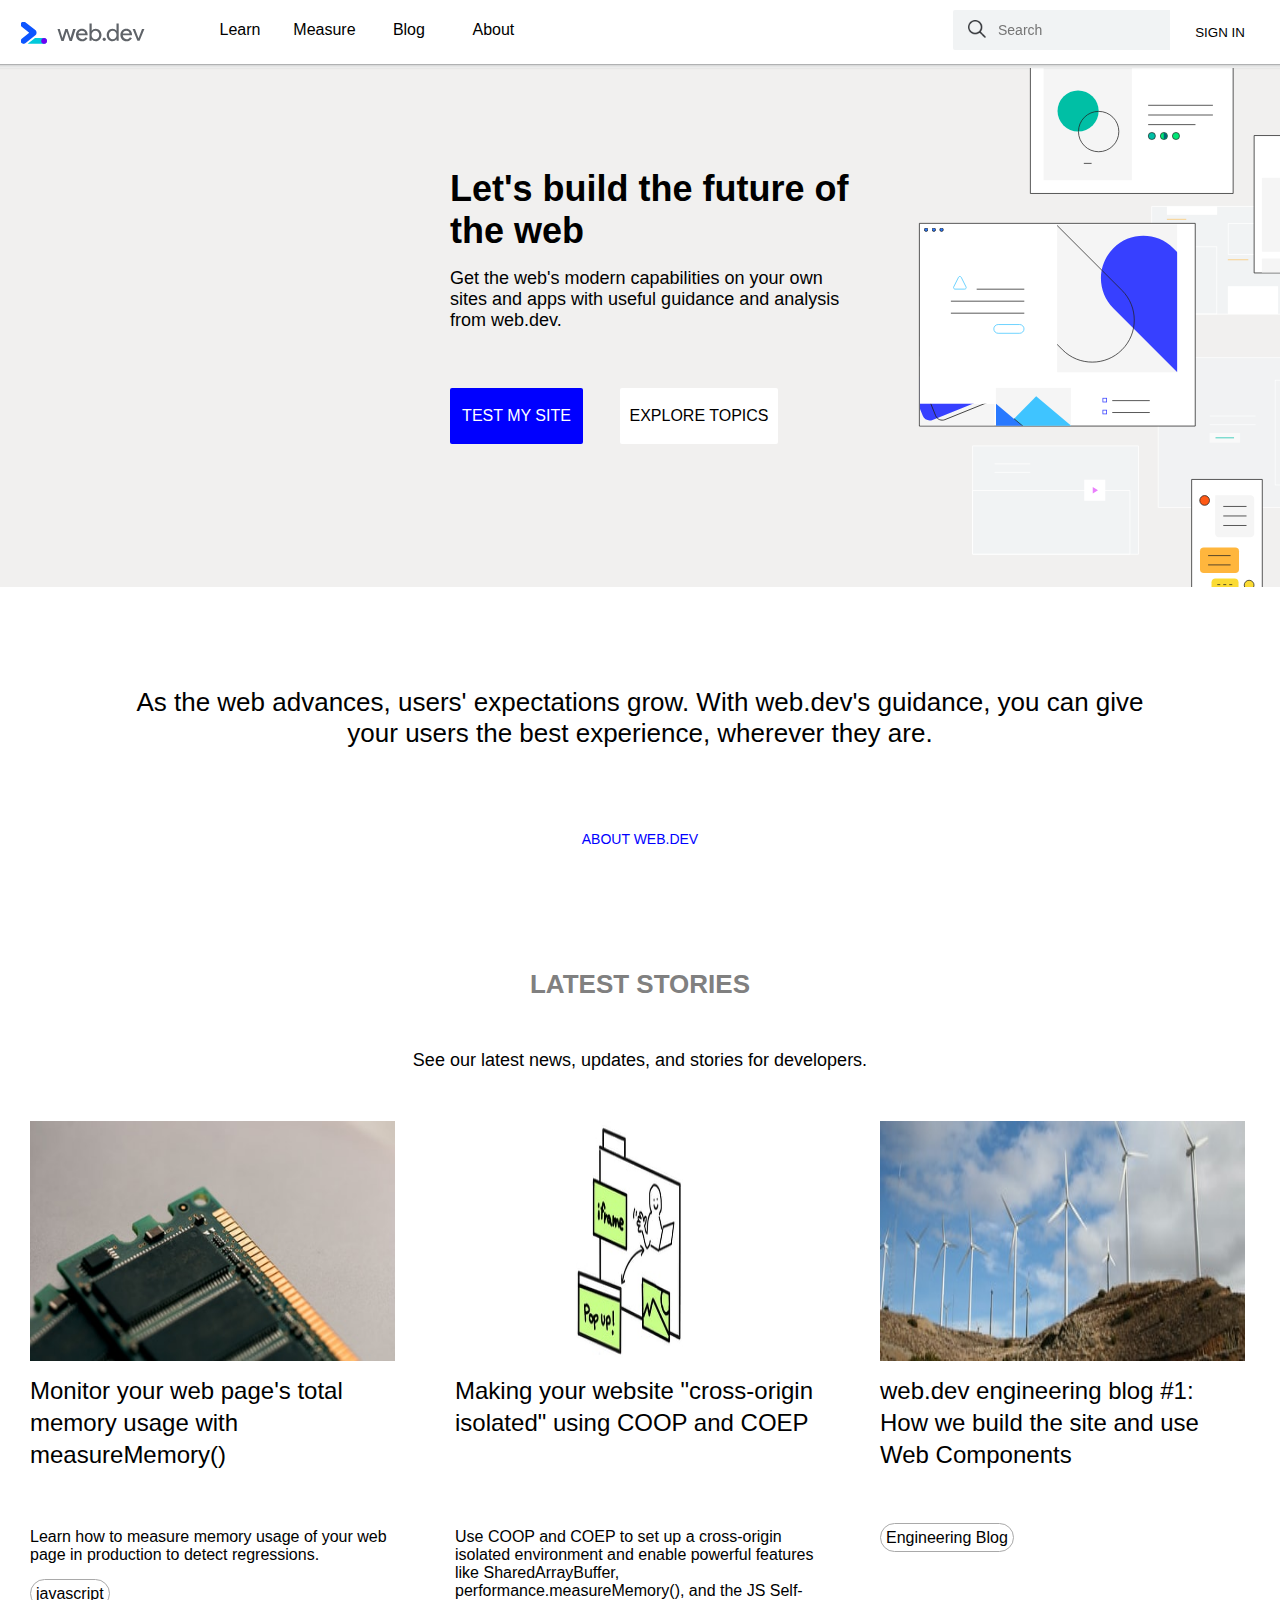
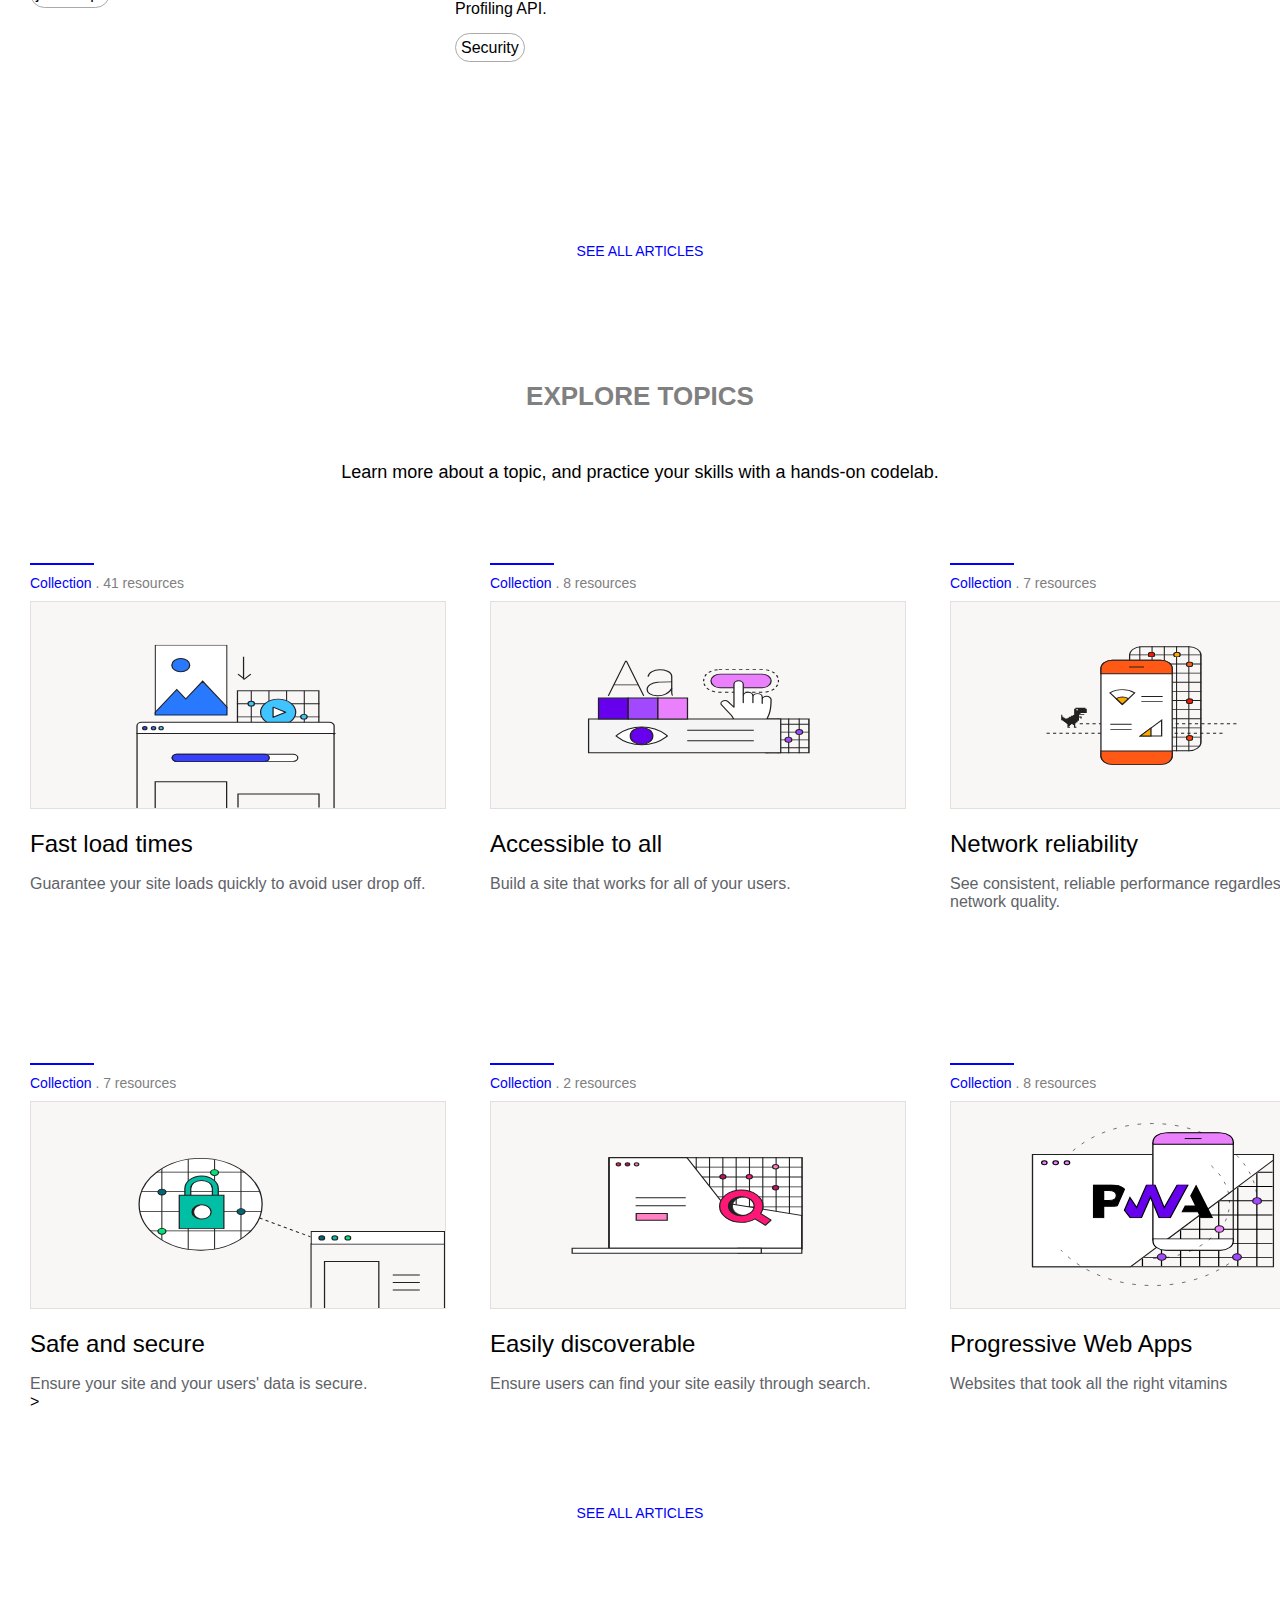
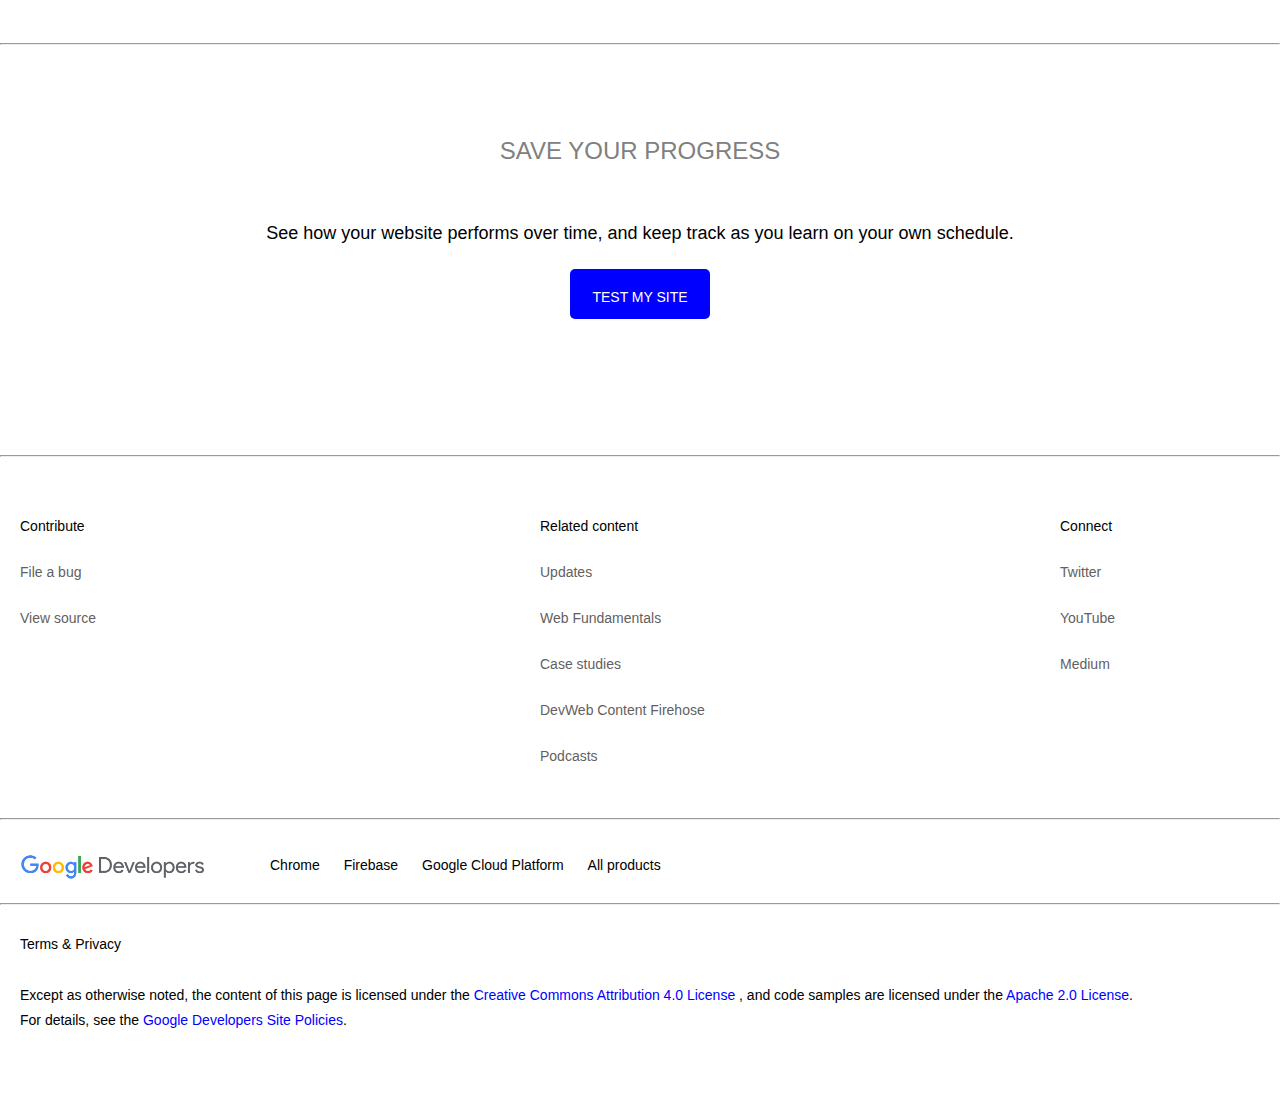
==== index.html @ 26d51ec4 "优化所有页面" ====
<!DOCTYPE html>
<html lang="en">
<head>
    <meta charset="UTF-8">
    <meta name="viewport" content="width=device-width, initial-scale=1.0">
    <meta http-equiv="X-UA-Compatible" content="ie=edge">
    <title>web-shouye</title>
    <link rel="stylesheet" href="index.css">
</head>
<body>
    <div class="nav">
        <div class="nav-div">
            <a href="/index.html"> <img  class="logo" src="./shouye-img/lockup.svg" ></a>
            <ul class="nav-daohang">
            <li><a href="/Learn/learn.html">Learn</a></li>
            <li><a href="/Measure/Measure.html">Measure</a></li>
            <li><a href="/Blog/Blog.html">Blog</a></li>
            <li><a href="/About/About.html">About</a></li>
        </ul>

        <div class="nav-search" id="nav-search">
            <img class="search-img" src="./shouye-img/search.png">
            <input class="search-input" id="search-input" placeholder="Search">
        </div>
        <button class="nav-btn"> SIGN IN </button>
        </div>
    </div>

    <div class="content">
        <div class="floor1">

            <h2 class="f1-title">Let's build the future of the web </h2>
            <p class="f1-ctn">Get the web's modern capabilities on your own sites and apps with useful guidance and analysis from web.dev.</p>
            <span class="f1-button">
                <div class="f1-btn1 btn">TEST MY SITE </div>
                <div class="f1-btn2 btn">EXPLORE TOPICS</div>
            </span>   
            <img class="f1-img" src="./shouye-img/future_web.svg">
        </div>

        <p class="text-1">As the web advances, users' expectations grow. With web.dev's guidance, you can give <br>your users the best experience, wherever they are.</p>
        <div class="text-2 ">ABOUT  WEB.DEV</div>
        <h3 class="text-3">LATEST STORIES</h3>
        <p class="text-4">See our latest news, updates, and stories for developers.</p>

        <div class="floor2">
            <ul class="f2">          
                <li class="f2-cross ">                         
                        <img class="f2-img" src="./shouye-img/hero.jpg">         
                        <h3 class="text-5">Monitor your web page's total memory usage with measureMemory()</h3>                  
                        <div class="f2-user">             
                                        
                        </div>              
                        <p class="text-6">Learn how to measure memory usage of your web page in production to detect regressions.</p>           
                        <span class="f2-btn">javascript</span>                                     
                </li>      
                <li class="f2-cross">                                     
                        <img class="f2-img" src="./shouye-img/hero (1).jpg">                
                        <h3  class="text-5">Making your website "cross-origin isolated" using COOP and COEP</h3>                      
                        <div class="f2-user">                  
                                           
                        </div>                  
                        <p class="text-6">Use COOP and COEP to set up a cross-origin isolated environment and enable powerful
                                features like SharedArrayBuffer, performance.measureMemory(), and the JS Self-Profiling API.</p>                  
                        <span class="f2-btn">Security </span>                                 
                </li>       
                <li class="f2-cross">                                       
                        <img class="f2-img" src="./shouye-img/hero (2).jpg">                  
                        <h3  class="text-5">web.dev engineering blog #1: How we build the site and use Web Components</h3>                          
                        <div class="f2-user">                    
                            <p></p>                   
                        </div>                      
                        <span class="f2-btn">Engineering Blog</span>                                      
                 </li>
             </ul>
        </div>     
        <div class="text-2 pst">SEE ALL ARTICLES  </div>
        <h3 class="text-3">EXPLORE TOPICS</h3>
        <p class="text-4">Learn more about a topic, and practice your skills with a hands-on codelab.</p>

        <div class="floor3">
           <ul class="f3">
               <li class="f3-across">
                   <div class="f3-line"></div>
                   <p  class="f3-title"><span>Collection  </span>.  41 resources</p>
                   <img  class="f3-img" src="./shouye-img/fast.svg">
                   <h3 class="f3-subject">Fast load times</h3>
                   <p class="f3-presentation">Guarantee your site loads quickly to avoid user drop off.</p>
                </li>
                <li class="f3-across">
                    <div class="f3-line"></div>
                    <p  class="f3-title"><span>Collection  </span>.  8 resources</p>
                    <img  class="f3-img" src="./shouye-img/accessible.svg">
                    <h3 class="f3-subject">Accessible to all</h3>
                    <p class="f3-presentation">Build a site that works for all of your users.</p>
                </li>      
                <li class="f3-across">
                    <div class="f3-line"></div>
                    <p  class="f3-title"><span>Collection  </span>.  7 resources</p>
                    <img  class="f3-img" src="./shouye-img/reliable.svg">
                    <h3 class="f3-subject">Network reliability</h3>
                    <p class="f3-presentation">See consistent, reliable performance regardless of network quality.</p>
                </li>
                <li class="f3-across">
                   <div class="f3-line"></div>
                   <p  class="f3-title"><span>Collection  </span>.  7 resources</p>
                   <img  class="f3-img" src="./shouye-img/secure.svg">
                   <h3 class="f3-subject">Safe and secure</h3>
                   <p class="f3-presentation">Ensure your site and your users' data is secure.</p>>
                </li>
                <li class="f3-across">
                    <div class="f3-line"></div>
                    <p  class="f3-title"><span>Collection  </span>.  2 resources</p>
                    <img  class="f3-img" src="./shouye-img/discoverable.svg">
                    <h3 class="f3-subject">Easily discoverable</h3>
                    <p class="f3-presentation">Ensure users can find your site easily through search.</p>
                </li>
                <li class="f3-across">
                    <div class="f3-line"></div>
                    <p  class="f3-title"><span>Collection  </span>.  8 resources</p>
                    <img  class="f3-img" src="./shouye-img/pwa.svg">
                    <h3 class="f3-subject">Progressive Web Apps</h3>
                    <p class="f3-presentation">Websites that took all the right vitamins</p>
                 </li>
           </ul>    
        </div>

        <div class="f3-btn"> SEE ALL ARTICLES  </div>
       <hr>
        <div class="f3-foot">
            <h3 class="f3-foot-title">SAVE YOUR PROGRESS</h3>
            <p class="f3-foot-presentation">See how your website performs over time, and keep track as you learn on your own schedule.</p>
            <div class="f3-foot-btn">TEST MY SITE </div>
        </div> 
        <hr>
    </div>
     <div class="floor4">
        <div class="floor4-1">
            <div class="f4-1">
            <div class="f4-1-1">
                <h3 class="f4-title">Contribute</h3>
                <ul class="f4-compile">
                    <li><a>File a bug</a></li>
                    <li><a>View source</a></li>
                </ul>
            </div>
            <div class="f4-1-2">
                <h3 class="f4-title">Related content</h3>
                <ul class="f4-compile">
                    <li><a>Updates</a></li>
                    <li><a>Web Fundamentals</a></li>
                    <li><a>Case studies</a></li>
                    <li><a>DevWeb Content Firehose</a></li>
                    <li><a>Podcasts</a></li>
                </ul>
            </div>
            <div class="f4-1-3">
                <h3 class="f4-title">Connect</h3>
                <ul class="f4-compile">
                    <li><a>Twitter</a></li>
                    <li><a>YouTube</a></li>
                    <li><a>Medium</a></li>
                </ul>
            </div>
        </div>
        </div>
        <hr>
        <div class="floor4-2">
            <img  class="f4-2-img" src="./shouye-img/lockup-color.png" >
            <ul class="f4-2-nav" >
                <li><a>Chrome</a></li>
                <li><a>Firebase</a></li>
                <li><a>Google Cloud Platform</a></li>
                <li><a>All products</a></li>
            </ul>
            <hr class="line">
            <a class="f4-text1">Terms & Privacy</a>
            <p class="f4-text2">Except as otherwise noted, the content of this page is licensed under the <span class="addTextColor">Creative Commons Attribution
                4.0 License </span>, and code samples are licensed under the <span class="addTextColor">Apache 2.0 License</span>.<br> For details, see the
            <span class="addTextColor">Google Developers Site Policies</span>.</p>
        </div>
    </div>
</body>
<script>
    let navSearch = document.getElementById('nav-search');
    let searchInput = document.getElementById('search-input');

    searchInput.onfocus = function(){
        navSearch.classList.add('focus-visible');
    }
    searchInput.onblur = function(){
        navSearch.classList.remove('focus-visible');
    }
</script>
</html>
---- index.css ----
*{
    padding: 0;
    margin: 0;
    font-family: "Roboto",sans-serif;
}
.nav{
    width: 100%;
    height:64px;
    cursor:pointer;
    position: fixed;
    top:0;
    background-color:white ;
    z-index: 2;
    box-shadow: 0 1px 1px 0 rgba(60,64,67,0.3), 0 2px 2px 2px rgba(60,64,67,0.15);
}
.nav-div{
    height:64px;
    width: 100%;
}
.logo{
    width: 125px;
    height: 30px;
    position: absolute;
    top:20px;
    left:20px;
    background-color:white ;
}
.nav-daohang{
    height: 64px;
    width: 560px;
    position: relative;
    left:200px;
    list-style: none;
    background-color:white ;
}
.nav-div li{
    height: 64px;
    width: 80px;
    cursor:pointer;
    text-align: center;
    line-height: 60px;
    background-color:white ;
    font-family: "Roboto",sans-serif;
    display: inline-block;
}
.nav-div li:hover{
    background-color: #f1f3f4;
}
.nav-div a{
    text-decoration: none;
    color: black;
}
.nav-search{
    height: 40px;
    width:200px;
    position: absolute;;
    right:127px ;
    top:10px;
    background-color:#f1f3f4;
    border-radius:2px ;
    
}
.focus-visible{
    width: 1000px;  
    height: 40px;
    border: none;
    z-index: 200s;
    padding: 8px 8px 8px 40px;
    box-shadow: 0 2px 0 0 #3fc4ff;
}
.search-img{
    height: 18px;
    width: 18px;
    position: absolute;
    top: 10px;
    left: 15px;
    background-color:#f1f3f4;
}
.search-input{
    border: none;
    height: 40px;
    margin-left: 45px;
    background-color:#f1f3f4;
    outline: none;
    font-size: 14px;
}
.nav-btn{
    height:64px;
    width: 100px;
    position: absolute;
    top:0;
    right: 10px;
    border: none;
    background-color:white;
}
.nav-btn:hover{
    background-color:#f1f3f4;
}
.content{
    width: 100%;
    height: 3600px;
    margin-top: 68px;
}
.floor1{
    width: 100%;
    height: 519px;
    margin-left:auto;
    margin-right: auto;
    overflow: hidden;
    background-color:#f1f0ef
}
.f1-title{
    width: 408px;
    height: 100px;
    font-size: 36px;
    position: relative;
    top:100px;
    left:450px;
}
.f1-ctn{
    width: 408px;
    height: 100px;
    font-size: 18px;
    position: relative;
    top:100px;
    left:450px;
}
.f1-button{
    width: 408px;
    height: 60px;
    text-align:center;
    margin-top:20px ;
    position:  absolute;
}
.f1-btn1{
    line-height:56px;
    width: 133px;
    height: 56px;
    color:white;
    background-color: blue;
    position:absolute;
    left:450px;
    top:100px;
    border-radius:2px;

}
.f1-btn2{
    line-height:56px;
    width: 158px;
    height: 56px;
    position: absolute;
    left:620px;
    top:100px;
    background-color:white;
    border-radius:2px;
}
.btn:hover{
    box-shadow: 0 1px 2px 0 rgba(60,64,67,0.3), 0 2px 6px 2px rgba(60,64,67,0.15);
}
.f1-img{
    width: 600px;
    height: 600px;
    position: relative;
    left:900px;
    top:-220px;
}
.text-1{
    font-size: 26px;
    font-family: "Google Sans",sans-serif;
    text-align: center;
    margin-top:100px;
}
.text-2{ 
       width: 162px;
        height: 30px;
        padding: 15px;
        color: blue;
        font: 500 14px "Roboto",sans-serif;
        text-align: center;
        margin-top: 60px;
        margin-right: auto;
        margin-left: auto;
        background-color: white;
        border: none;    
        line-height: 30px;
}
.text-2:hover{
    box-shadow: 0 1px 2px 0 rgba(60,64,67,0.3), 0 2px 6px 2px rgba(60,64,67,0.15);
    background-color: aliceblue;
    border-radius: 5px;
}
.text-3{
    font-size: 26px;
    color:grey;
    font-family:"Roboto",sans-serif;
    text-align: center;
     margin-top:100px;
}
.text-4{
    font-size: 18px;
    font-family:"Roboto",sans-serif;
    text-align: center;
    margin-top:50px;
}
.text-5{
    font: 400 24px / 1.33333 "Google Sans",sans-serif;
    margin-top: 10px;
    width: 365px;
    height: 93px;
}
.text-6{
    margin-bottom:20px;
}
.floor2{
    width: 100%;
    height: 670px;
}
.f2{
    width: 1300px;
    height: 670px;
    margin-left: auto;
    margin-right:auto;
    margin-top:20px;
    display: flex;
    list-style: none;
}          
.f2-cross{
    width: 365px;
    height: 590px;
    padding: 30px;

}
.f2-cross:hover{
    box-shadow: 0 1px 2px 0 rgba(60,64,67,0.3), 0 2px 6px 2px rgba(60,64,67,0.15);
}
.f2-img{
    width: 365px;
    height: 240px;

}
.f2-c1{
   position: relative;
   top:-40px;
}
.f2-c2{
    position: relative;
    top:17px; 
}
.f2-c3{
    position: relative;
    top:-79px;
}
.f2-user{
    width: 365px;
    height: 40px;
    margin-top: 10px;
    margin-bottom: 10px;

}
.f2-btn{
    width: auto;
    height: 20px;
    line-height:20px;
    padding:5px;
    border: 1px solid darkgray;
    border-radius: 20px;
}

.floor3{
    width: 100%;
    height: 1100px;
    margin-top: 50px;
    margin-right: auto;
    margin-left: auto;
}
.f3{
    width: 1400px;
    height: 1000px;
    margin: 20px auto 50px auto;
    display: flex;
    flex-wrap: wrap;
    list-style: none;
}
.f3-across{
    width: 400px;
    height: 370px;
    padding: 30px;
    
}
.f3-across:hover{
    box-shadow: 0 1px 2px 0 rgba(60,64,67,0.3), 0 2px 6px 2px rgba(60,64,67,0.15);
}
.f3-line{
   width:64px;
   height:2px;
   background-color:blue;
   margin-bottom:10px;
}
.f3-title{
   font-family:"Google Sans",sans-serif;
   font-size:14px;
   font-weight: 500;
   color:gray;
}
.f3-title span{
    color:blue;
}
.f3-img{
    width:414px;
    height:206px;
    border:1px solid #e4dede ;
    margin-top:10px;
    background-color:#f9f6f6;
}
.f3-subject{
    font: 400 24px / 1.33333 "Google Sans",sans-serif;
    margin-top:15px;
}
.f3-presentation{
   color: #5f6368;
   font:inherit;
   margin-top:15px;
}
.f3-btn{
    font:500 14px "Roboto",sans-serif;
    color:blue;
    border-radius:5px;
    width:auto;
    padding:15px;
    margin-left: auto;
    margin-right: auto;
    margin-top: -150px;
    margin-bottom: 100px;
    text-align:center;
    line-height: 30px;
    width: 162px;
    height: 30px;
    
}
.f3-btn:hover{
    box-shadow: 0 1px 2px 0 rgba(60,64,67,0.3), 0 2px 6px 2px rgba(60,64,67,0.15);
    border-radius: 5px;
    background-color: aliceblue;
}

.f3-foot{
    width:980px;
    height:250px;
    padding:30px;
    margin:50px auto 50px auto;
}
.f3-foot-title{
    font:400 24px / 1.33333 "Roboto",sans-serif;
    margin:10px auto 50px auto;
    text-align:center;
    color:gray;
}
.f3-foot-presentation{
    font: 400 18px / 1.77778 "Roboto",sans-serif;
    margin-bottom:20px;
    text-align:center;
}
.f3-foot-btn{
    width: 120px;
    height: 30px;
    font:500 0.875rem/2.25rem "Roboto",sans-serif;
    background-color:blue;
    border-radius:5px;
    color: white;
    padding:10px;
    text-align:center;
    margin-left: auto;
    margin-right: auto;
}
.f3-foot-btn:hover{
    box-shadow: 0 1px 2px 0 rgba(60,64,67,0.3), 0 2px 6px 2px rgba(60,64,67,0.15);
    border-radius: 5px;
}
.floor4{
    width:100%;
    height:600px;
}
.floor4-1{
    margin-top:50px;
    width:100%;
    height:300px;
}
.floor4-2{
    width:100%;
    height:280px;
    margin-bottom: 30px;
}
.f4-1{
    width: 100%;
    display: flex;
}
.f4-1-1 {
    width:300px;
    height:200px;
    margin-left: 20px;
    
}
.f4-1-2{
    width:300px;
    height:300px;
    margin-left:300px;
    
}
.f4-1-3 {
    width:300px;
    height:300px;
    margin-left:300px;
   
}
.f4-title{
    font:500 14px/16px "Roboto",sans-serif;
    color: black;
    margin-bottom:10px;
}
.f4-compile{
    list-style:none;
}
.f4-compile li{
    color: #635f5f;
    font:400 14px/16px "Roboto",sans-serif;
    margin-top:30px;
}
.f4-compile a:hover{
    color:blue;
}
.f4-2-img{
    width:185px;
    height:32.7px;
    margin-top:30px;
    margin-left:20px;
}
.f4-2-nav{
    font:400 14px/16px "Roboto",sans-serif;
    list-style:none;
    width: 600px;
    margin-left: 250px;
    margin-top: -30px;
    margin-bottom: 30px;
}
.f4-2-nav li{
    display:inline-block;
    margin-left:20px;
}
.f4-2-nav a:hover{
    color:blue;
}
.line{
    margin-bottom:30px;
}
.f4-text1{
    margin-left:20px;
    font:400 14px/16px "Roboto",sans-serif;
}
.f4-text1 a:hover{
    color:blue;
}
.f4-text2{
    font:400 14px / 1.77778 "Roboto",sans-serif;
    margin:30px auto 30px 20px;
}
.addTextColor{
    font:400 14px / 1.77778 "Roboto",sans-serif;
    color: blue;
}
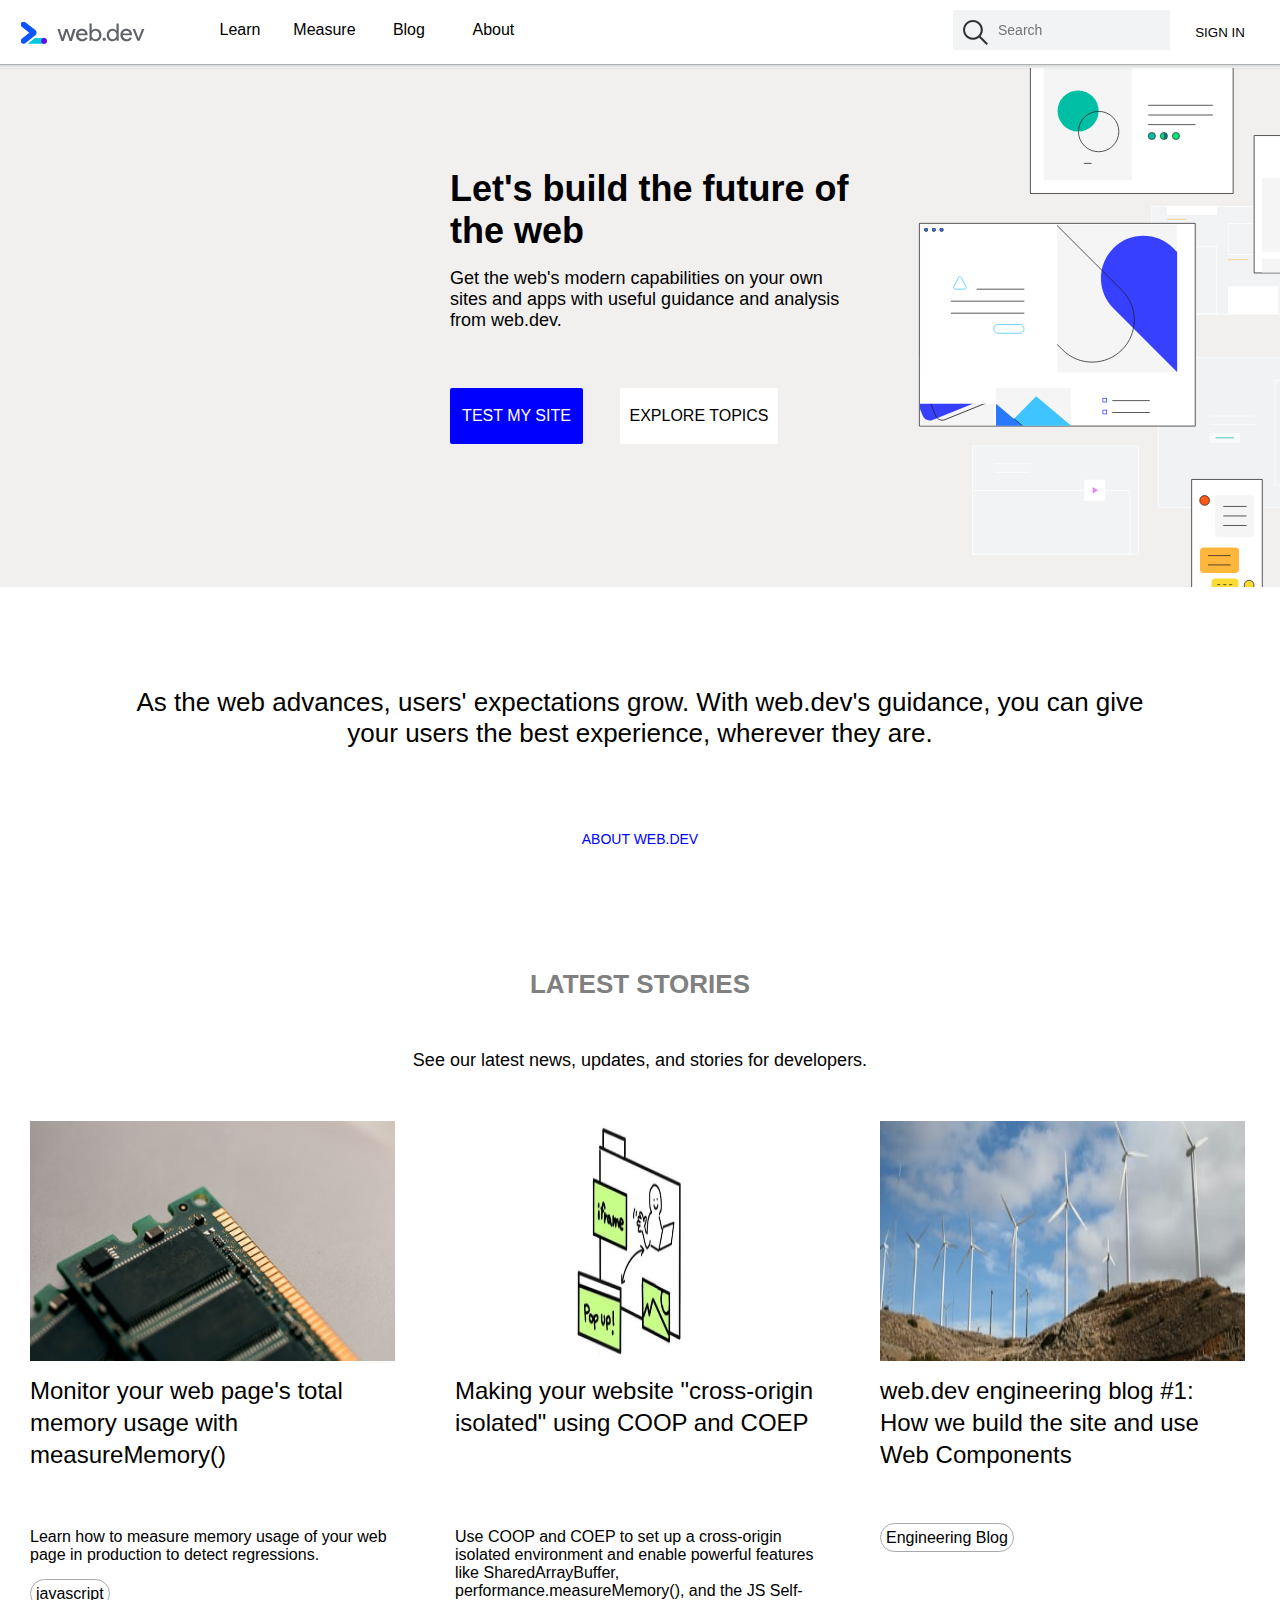
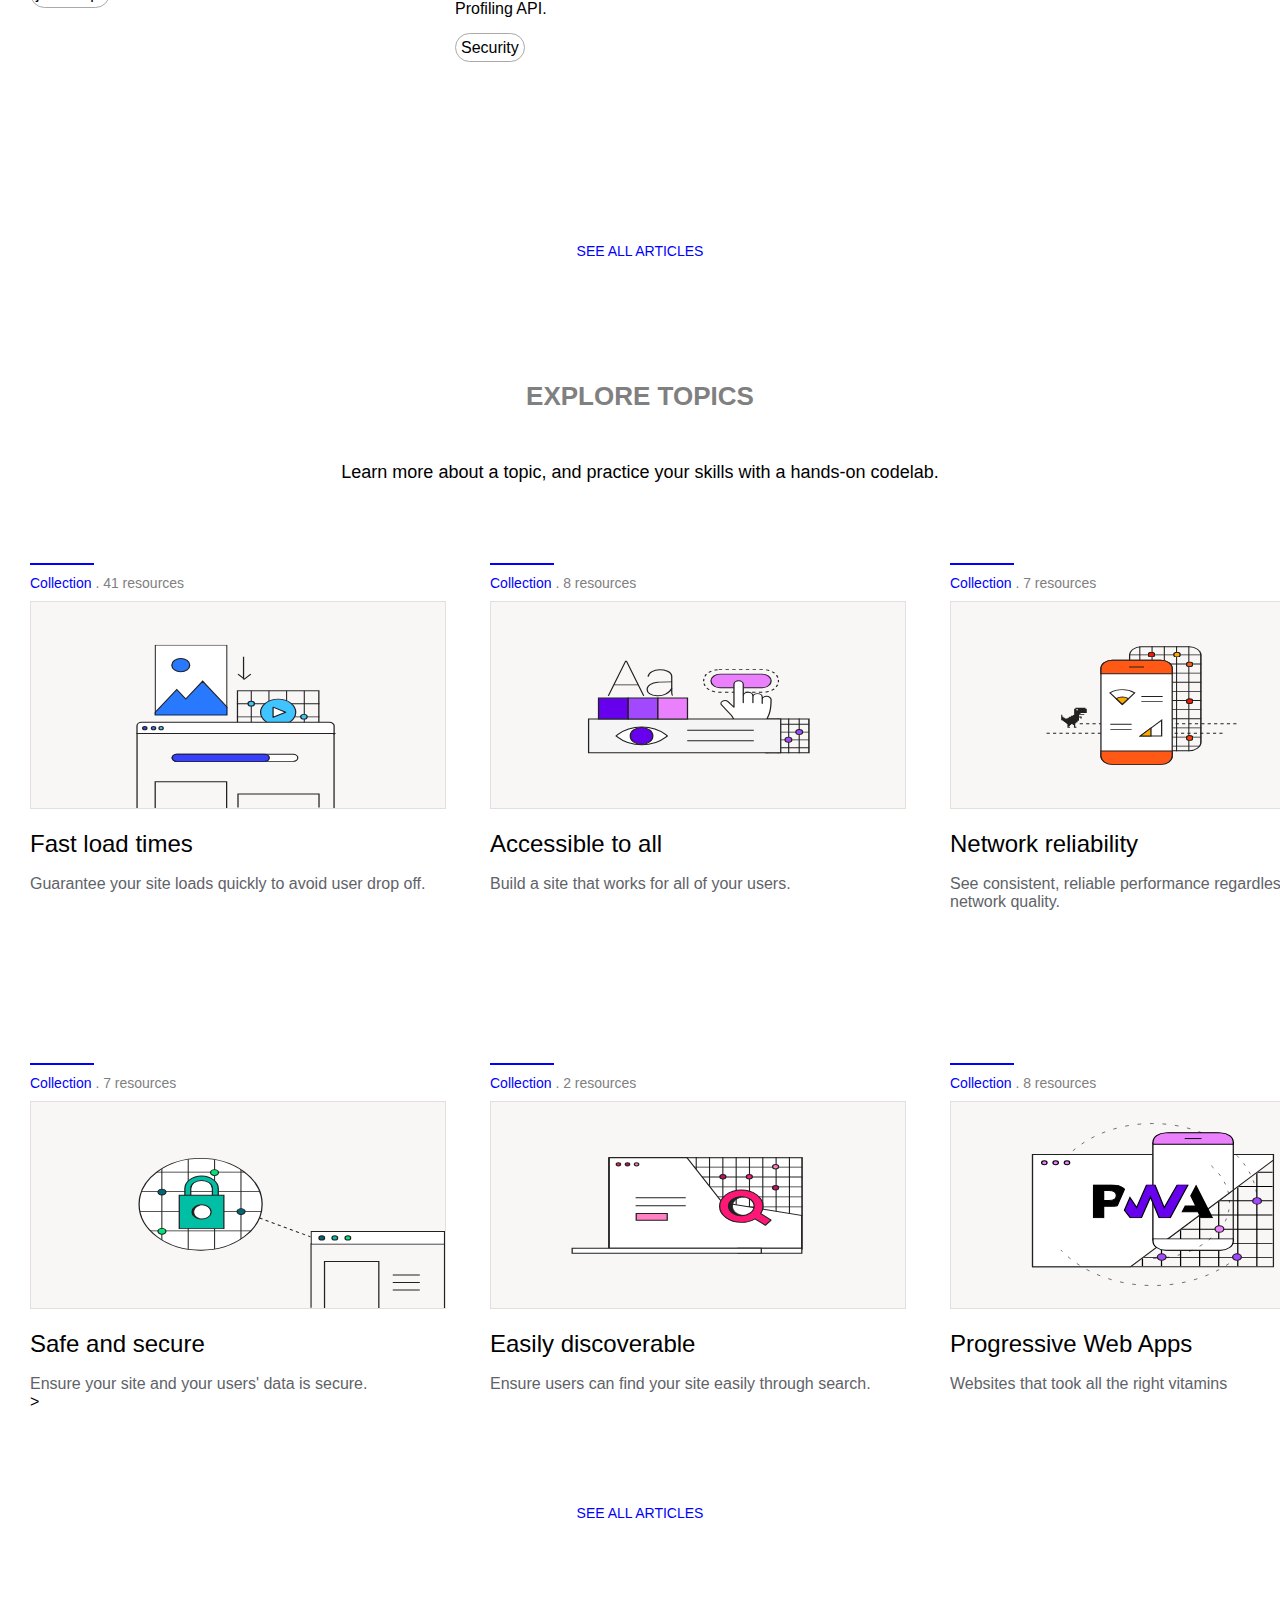
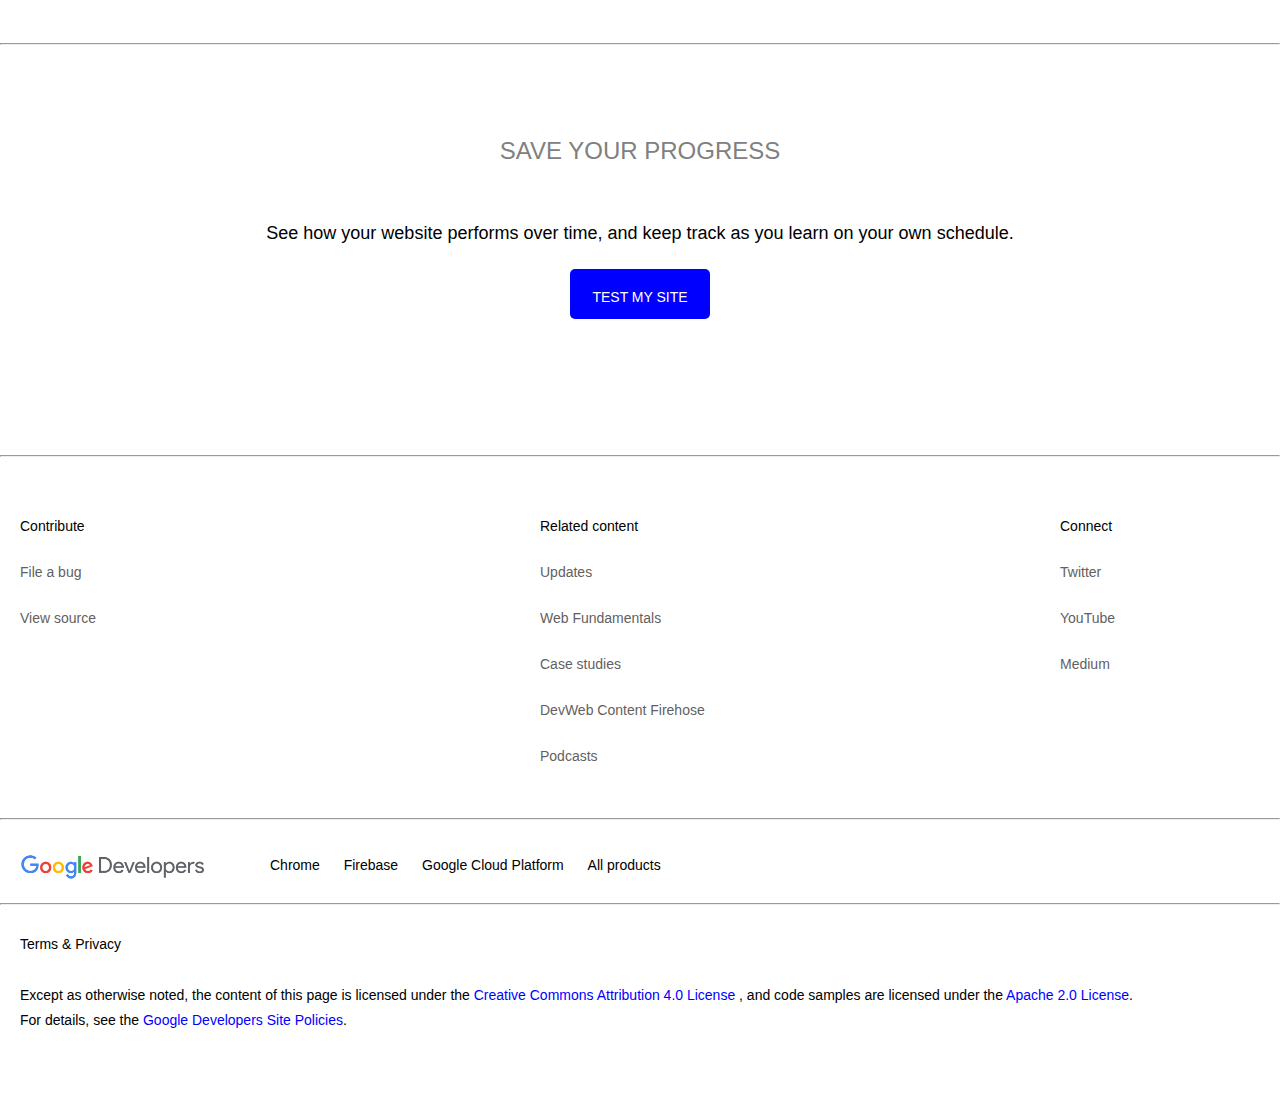
==== commit 3cbcd60a: "修改导航搜索框的效果" ====
--- a/index.html
+++ b/index.html
@@ -180,16 +180,16 @@
             <span class="addTextColor">Google Developers Site Policies</span>.</p>
         </div>
     </div>
+    <script>
+        let navSearch = document.getElementById('nav-search');
+        let searchInput = document.getElementById('search-input');
+
+        searchInput.onfocus = function(){
+            navSearch.classList.add('focus-visible');
+        }
+        searchInput.onblur = function(){
+            navSearch.classList.remove('focus-visible');
+        }
+    </script>
 </body>
-<script>
-    let navSearch = document.getElementById('nav-search');
-    let searchInput = document.getElementById('search-input');
-
-    searchInput.onfocus = function(){
-        navSearch.classList.add('focus-visible');
-    }
-    searchInput.onblur = function(){
-        navSearch.classList.remove('focus-visible');
-    }
-</script>
 </html>--- a/index.css
+++ b/index.css
@@ -58,23 +58,20 @@
     top:10px;
     background-color:#f1f3f4;
     border-radius:2px ;
-    
 }
 .focus-visible{
-    width: 1000px;  
+    width: 1200px;
     height: 40px;
     border: none;
-    z-index: 200s;
-    padding: 8px 8px 8px 40px;
+    z-index: 200;
     box-shadow: 0 2px 0 0 #3fc4ff;
 }
 .search-img{
-    height: 18px;
-    width: 18px;
+    height: 25px;
+    width: 25px;
     position: absolute;
-    top: 10px;
-    left: 15px;
-    background-color:#f1f3f4;
+    top:10px;
+    left: 10px;
 }
 .search-input{
     border: none;
@@ -142,7 +139,6 @@
     left:450px;
     top:100px;
     border-radius:2px;
-
 }
 .f1-btn2{
     line-height:56px;
